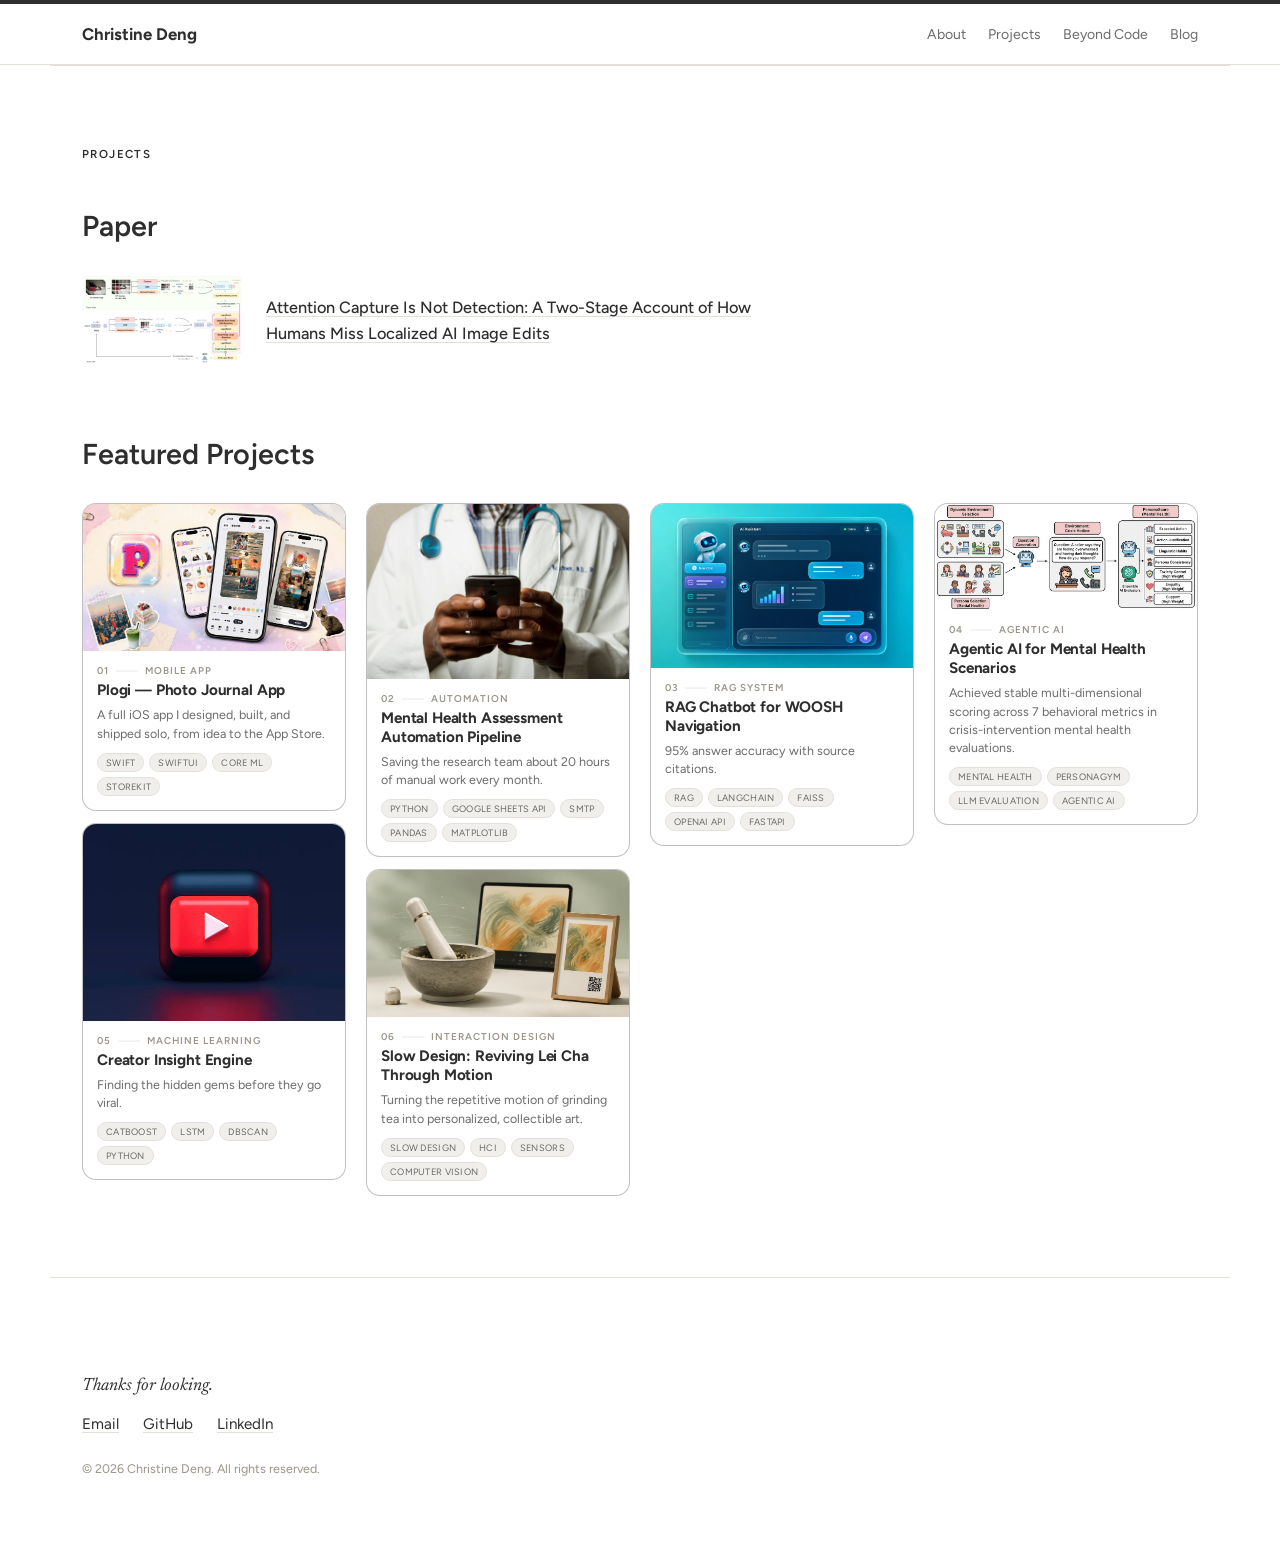
==== projects.html @ 07322968 "Redesign About, Projects, and Beyond Code pages; add Blog and Competitions Adds a bento grid (tech s" ====
<!doctype html>
<html lang="en">
<head>
<meta charset="UTF-8">
<meta name="viewport" content="width=device-width, initial-scale=1.0">
<title>Projects — Christine Deng</title>
<meta name="description" content="Christine (Chiao-Chieh) Deng — technical projects and research.">
<link rel="preconnect" href="https://fonts.googleapis.com">
<link rel="preconnect" href="https://fonts.gstatic.com" crossorigin>
<link href="https://fonts.googleapis.com/css2?family=Figtree:wght@300;400;500;600;700&family=Newsreader:ital,wght@0,400;0,500;1,400;1,500&display=swap" rel="stylesheet">
<link rel="stylesheet" href="css/style.css">
</head>
<body>

<div class="accent-bar"></div>

<header class="site-nav">
  <div class="nav-inner">
    <a class="nav-name" href="index.html">Christine Deng</a>
    <nav class="nav-links">
      <a href="index.html#about">About</a>
      <a href="projects.html">Projects</a>
      <a href="beyond-code.html">Beyond Code</a>
      <a href="blog.html">Blog</a>
    </nav>
  </div>
</header>

<main>

  <!-- PROJECTS -->
  <section id="projects" class="section">
    <div class="section-head reveal">
      <span class="eyebrow">Projects</span>
    </div>

    <div class="section-body">

      <!-- Paper -->
      <article class="category reveal">
        <div class="category-intro">
          <span class="category-tag category-tag-lg">Paper</span>
        </div>
        <div class="paper-card">
          <img class="paper-cover" src="images/paper.png" alt="Attention Capture Is Not Detection cover">
          <h3 class="paper-title">
            <a href="https://arxiv.org/pdf/2608.13865" target="_blank" rel="noopener noreferrer">
              Attention Capture Is Not Detection: A Two-Stage Account of How Humans Miss Localized
              AI Image Edits
            </a>
          </h3>
        </div>
      </article>

      <!-- Project -->
      <article class="category reveal">
        <div class="category-intro">
          <span class="category-tag category-tag-lg">Featured Projects</span>
        </div>

        <div class="project-grid">

              <!--
                Compact card: full-bleed cover image at the top, then a
                padded body with index/category, title, one-line blurb, and
                tags. Click a card to open the full write-up (meta +
                overview) in a modal — see initProjectModal() in js/main.js.
                Drop each project's cover image into images/projects/ under
                the filename referenced below.
              -->
              <!-- Plogi cover screenshot isn't in the repo yet — drop one into
                   images/projects/plogi.jpg and it'll show up automatically. -->
              <div class="project-card">
                <img class="project-cover" src="images/projects/plogi.jpg" alt="Plogi — Photo Journal App">
                <div class="project-card-body">
                  <div class="project-card-label">
                    <span class="project-index">01</span>
                    <span class="project-index-sep">&mdash;&mdash;</span>
                    <span class="project-category">Mobile App</span>
                  </div>
                  <h3 class="project-title">Plogi — Photo Journal App</h3>
                  <p class="project-blurb">A full iOS app I designed, built, and shipped solo, from idea to the App Store.</p>
                  <div class="project-tags">
                    <span class="project-tag">Swift</span>
                    <span class="project-tag">SwiftUI</span>
                    <span class="project-tag">Core ML</span>
                    <span class="project-tag">StoreKit</span>
                  </div>
                </div>
                <div class="project-details" hidden>
                  <p class="project-meta">Live · iOS App Store</p>
                  <p class="project-overview">
                    I've always taken way too many photos on my phone: scattered screenshots, half-finished
                    albums, memories I never actually looked back on. I wanted something that felt like an
                    actual journal instead of a camera roll, but everything I tried was either too plain,
                    just a grid of photos, or too complicated, professional collage tools with a steep
                    learning curve. So I built Plogi myself. It lets you drag photos, videos, stickers, and
                    text onto a page however you like, with an AI layout feature that steps in when you don't
                    feel like designing. I designed and built the whole thing solo, from the first sketch to
                    the App Store, including the AI background-removal feature and the subscription system.
                  </p>
                  <a class="project-link" href="https://apps.apple.com/us/app/plogi-photo-sticker-journal/id6780490741" target="_blank" rel="noopener noreferrer">View on the App Store &rarr;</a>
                </div>
              </div>

              <div class="project-card">
                <img class="project-cover" src="images/projects/mental-health.jpg" alt="Mental Health Assessment Automation Pipeline">
                <div class="project-card-body">
                  <div class="project-card-label">
                    <span class="project-index">02</span>
                    <span class="project-index-sep">&mdash;&mdash;</span>
                    <span class="project-category">Automation</span>
                  </div>
                  <h3 class="project-title">Mental Health Assessment Automation Pipeline</h3>
                  <p class="project-blurb">Saving the research team about 20 hours of manual work every month.</p>
                  <div class="project-tags">
                    <span class="project-tag">Python</span>
                    <span class="project-tag">Google Sheets API</span>
                    <span class="project-tag">SMTP</span>
                    <span class="project-tag">Pandas</span>
                    <span class="project-tag">Matplotlib</span>
                  </div>
                </div>
                <div class="project-details" hidden>
                  <p class="project-meta">Completed · Mar 2025</p>
                  <p class="project-overview">
                    Built a comprehensive automation pipeline handling the complete workflow of mental
                    health assessments for children's institutions. It automatically distributes surveys,
                    collects responses in real time, calculates psychological scores (RFQ-C, RFQ-U, and
                    distress indicators), and turns everything into clear, easy-to-read results. The system
                    also features heatmap visualizations showing distress intensity across five indicators,
                    line charts comparing individual trends with group averages, and automated email reports
                    with warm, personalized feedback statements.
                  </p>
                  <a class="project-link" href="https://github.com/christine1117/Christine-Projects/tree/main/AI-Psychology/Mental%20Health%20Assessment%20Automation%20System" target="_blank" rel="noopener noreferrer">View on GitHub &rarr;</a>
                </div>
              </div>

              <div class="project-card">
                <img class="project-cover" src="images/projects/woosh-rag.png" alt="RAG Chatbot for WOOSH Navigation">
                <div class="project-card-body">
                  <div class="project-card-label">
                    <span class="project-index">03</span>
                    <span class="project-index-sep">&mdash;&mdash;</span>
                    <span class="project-category">RAG System</span>
                  </div>
                  <h3 class="project-title">RAG Chatbot for WOOSH Navigation</h3>
                  <p class="project-blurb">95% answer accuracy with source citations.</p>
                  <div class="project-tags">
                    <span class="project-tag">RAG</span>
                    <span class="project-tag">LangChain</span>
                    <span class="project-tag">FAISS</span>
                    <span class="project-tag">OpenAI API</span>
                    <span class="project-tag">FastAPI</span>
                  </div>
                </div>
                <div class="project-details" hidden>
                  <p class="project-meta">Completed · Oct 2025</p>
                  <p class="project-overview">
                    My partner and I developed a RAG-based chatbot designed to help users clearly understand
                    how WOOSH navigation works, a Berkeley SkyDeck-backed startup focused on using commuter
                    vehicles to deliver mid-weight goods. We also built the entire UI and connected it to a
                    FastAPI backend, so users can interact with the chatbot seamlessly. It provides concise,
                    well-cited answers about workflows, features, and operations, making the platform much
                    easier to navigate.
                  </p>
                </div>
              </div>

              <div class="project-card">
                <img class="project-cover" src="images/projects/agentic-ai.jpg" alt="Agentic AI for Mental Health Scenarios">
                <div class="project-card-body">
                  <div class="project-card-label">
                    <span class="project-index">04</span>
                    <span class="project-index-sep">&mdash;&mdash;</span>
                    <span class="project-category">Agentic AI</span>
                  </div>
                  <h3 class="project-title">Agentic AI for Mental Health Scenarios</h3>
                  <p class="project-blurb">
                    Achieved stable multi-dimensional scoring across 7 behavioral metrics in
                    crisis-intervention mental health evaluations.
                  </p>
                  <div class="project-tags">
                    <span class="project-tag">Mental Health</span>
                    <span class="project-tag">PersonaGym</span>
                    <span class="project-tag">LLM Evaluation</span>
                    <span class="project-tag">Agentic AI</span>
                  </div>
                </div>
                <div class="project-details" hidden>
                  <p class="project-meta">Completed · Nov 2025</p>
                  <p class="project-overview">
                    As part of UC Berkeley CS 194: Agentic AI, my group members and I extended the
                    PersonaGym framework into a specialized evaluation pipeline for mental-health-oriented
                    agent systems. The system benchmarks an agent's ability to conduct empathetic dialogues,
                    detect emotional distress cues, and deliver safe, supportive responses. We built
                    scenario-driven evaluation metrics across empathy, safety, and support dimensions, and
                    implemented a full A2A testing loop to automatically score agent behaviors under
                    controlled conditions.
                  </p>
                  <a class="project-link" href="https://github.com/christine1117/agentic-ai" target="_blank" rel="noopener noreferrer">View on GitHub &rarr;</a>
                </div>
              </div>

              <!-- Cover screenshot isn't in the repo yet — drop one into
                   images/projects/youtube.png and it'll show up automatically. -->
              <div class="project-card">
                <img class="project-cover" src="images/projects/youtube.png" alt="Creator Insight Engine">
                <div class="project-card-body">
                  <div class="project-card-label">
                    <span class="project-index">05</span>
                    <span class="project-index-sep">&mdash;&mdash;</span>
                    <span class="project-category">Machine Learning</span>
                  </div>
                  <h3 class="project-title">Creator Insight Engine</h3>
                  <p class="project-blurb">Finding the hidden gems before they go viral.</p>
                  <div class="project-tags">
                    <span class="project-tag">CatBoost</span>
                    <span class="project-tag">LSTM</span>
                    <span class="project-tag">DBSCAN</span>
                    <span class="project-tag">Python</span>
                  </div>
                </div>
                <div class="project-details" hidden>
                  <p class="project-meta">Completed · June 2025</p>
                  <p class="project-overview">
                    Built with my project partner to help brands spot high-potential YouTube travel
                    creators before they blow up, instead of just chasing whoever already has the most
                    subscribers. We pulled historical Social Blade data and used CatBoost and LSTM models
                    to forecast next-month subscriber and view growth, then layered in DBSCAN clustering to
                    group creators by engagement patterns. The output is a ranked "Decision Index" that
                    surfaces undervalued creators with strong growth momentum, so brands can catch rising
                    stars while collaboration costs are still low.
                  </p>
                  <a class="project-link" href="https://github.com/joanhsieh17-gif/Creator-Insight-Engine" target="_blank" rel="noopener noreferrer">View on GitHub &rarr;</a>
                </div>
              </div>

              <!-- Cover photo isn't in the repo yet — drop one into
                   images/projects/hci.png and it'll show up automatically.
                   Meta date below is a placeholder — swap in the real one. -->
              <div class="project-card">
                <img class="project-cover" src="images/projects/hci.png" alt="Slow Design: Reviving Lei Cha Through Motion">
                <div class="project-card-body">
                  <div class="project-card-label">
                    <span class="project-index">06</span>
                    <span class="project-index-sep">&mdash;&mdash;</span>
                    <span class="project-category">Interaction Design</span>
                  </div>
                  <h3 class="project-title">Slow Design: Reviving Lei Cha Through Motion</h3>
                  <p class="project-blurb">Turning the repetitive motion of grinding tea into personalized, collectible art.</p>
                  <div class="project-tags">
                    <span class="project-tag">Slow Design</span>
                    <span class="project-tag">HCI</span>
                    <span class="project-tag">Sensors</span>
                    <span class="project-tag">Computer Vision</span>
                  </div>
                </div>
                <div class="project-details" hidden>
                  <p class="project-meta">Presented at OpenHCI · 2025</p>
                  <p class="project-overview">
                    For OpenHCI, my team explored "slow design" through the lens of lei cha (擂茶), a
                    traditional Hakka tea-grinding ritual that's losing its meaning as mechanization strips
                    away the time, effort, and intention once poured into every grain of tea powder. We built
                    an interactive installation that uses sensors to capture each participant's grinding
                    force, speed, and path, then translates that motion into a personalized painting: brush
                    strokes, colors, and texture that reflect how they moved. A camera identifies who's
                    grinding so multiple people, often family members, can co-create one piece together,
                    turning a repetitive, almost invisible task into a shared, collectible artwork. The goal
                    was to make people feel the weight of the labor and the warmth of the relationship
                    behind it, instead of letting efficiency erase it.
                  </p>
                  <!-- Drop the diagram into images/projects/hci-sa.png. -->
                  <img class="project-detail-image" src="images/projects/hci-sa.png" alt="System architecture diagram for the lei cha slow design installation">
                </div>
              </div>

            </div>
          </article>

    </div>
  </section>

</main>

<!-- Shared modal for the project cards above — populated by JS on click. -->
<div class="project-modal" id="project-modal" hidden>
  <div class="project-modal-backdrop" data-modal-close></div>
  <div class="project-modal-panel">
    <button type="button" class="project-modal-close" data-modal-close aria-label="Close">&times;</button>
    <div class="project-modal-body"></div>
  </div>
</div>

<footer class="site-footer reveal">
  <p class="about-thanks">Thanks for looking.</p>
  <div class="contact-links">
    <a href="mailto:christine921117@gmail.com">Email</a>
    <a href="https://github.com/christine1117" target="_blank" rel="noopener noreferrer">GitHub</a>
    <a href="https://www.linkedin.com/in/christine-deng-7006b7327/" target="_blank" rel="noopener noreferrer">LinkedIn</a>
  </div>
  <p class="footer-copyright">&copy; 2026 Christine Deng. All rights reserved.</p>
</footer>

<button class="to-top" aria-label="Back to top">&uarr;</button>

<script src="js/gallery-manifest.js"></script>
<script src="js/main.js"></script>
</body>
</html>
---- css/style.css ----
:root {
  --ink: #2e2e2e;
  --ink-soft: #6b6b6b;
  --ink-faint: #9a9489;
  --paper: #ffffff;
  --paper-soft: #f1efec;
  --line: #e4e0d9;
  --accent: #2e2e2e;
  --accent-soft: #e4e0d9;
  --max: 1180px;
  --gap: 20px;
}

* { box-sizing: border-box; }

/* Cross-document view transitions: gives every same-origin page-to-page
   navigation (e.g. the "What I Build" card to Projects) a soft cross-fade
   instead of an instant hard cut. No-ops in browsers that don't support it. */
@view-transition {
  navigation: auto;
}

html { scroll-behavior: smooth; }

body {
  margin: 0;
  overflow-x: hidden;
  background: var(--paper);
  color: var(--ink);
  font-family: "Figtree", sans-serif;
  font-weight: 400;
  -webkit-font-smoothing: antialiased;
}

a {
  color: inherit;
  text-decoration: underline;
  text-decoration-color: var(--accent-soft);
  text-underline-offset: 3px;
}
a:hover { text-decoration-color: var(--accent); }

h1, h2, h3 {
  font-family: "Figtree", sans-serif;
  font-weight: 300;
  margin: 0;
  color: var(--ink);
}

.accent {
  font-family: "Newsreader", serif;
  color: var(--accent);
  font-style: italic;
  font-weight: 500;
}

/* ---------- Accent bar ---------- */
.accent-bar {
  height: 4px;
  background: var(--accent);
}

/* ---------- Nav ---------- */
.site-nav {
  position: sticky;
  top: 0;
  z-index: 50;
  background: rgba(255, 255, 255, 0.92);
  backdrop-filter: blur(6px);
  border-bottom: 1px solid var(--line);
}

.nav-inner {
  max-width: var(--max);
  margin: 0 auto;
  padding: 20px 32px;
  display: flex;
  align-items: center;
  justify-content: space-between;
}

.nav-name {
  font-family: "Figtree", sans-serif;
  font-weight: 700;
  font-size: 1.05rem;
  white-space: nowrap;
  text-decoration: none;
  color: var(--ink);
}

.nav-links {
  display: flex;
  gap: 22px;
  font-size: 0.88rem;
  color: var(--ink-soft);
  flex-wrap: wrap;
  justify-content: flex-end;
}

.nav-links a {
  position: relative;
  white-space: nowrap;
  text-decoration: none;
  transition: color 0.2s ease;
}
.nav-links a::after {
  content: "";
  position: absolute;
  left: 0;
  bottom: -3px;
  width: 100%;
  height: 1px;
  background: var(--accent);
  transform: scaleX(0);
  transform-origin: right;
  transition: transform 0.3s ease;
}
.nav-links a:hover { color: var(--accent); }
.nav-links a:hover::after { transform: scaleX(1); transform-origin: left; }

/* ---------- Hero ---------- */
.hero {
  position: relative;
  max-width: var(--max);
  margin: 0 auto;
  min-height: 82vh;
  display: flex;
  align-items: center;
  justify-content: center;
  padding: 0 32px;
  text-align: center;
}

/* Hero itself is always visible (see revealObserver in js/main.js for the
   generic .reveal fade, overridden here) — the lines inside it start empty
   and get typed out by initHeroTypewriter(). */
.hero .hero-inner {
  opacity: 1;
  transform: none;
  transition: none;
}

.hero-title {
  max-width: 820px;
  margin: 0 auto;
}

.hero-line {
  display: block;
  min-height: 1em;
}

.hero-line.typing::after {
  content: "";
  display: inline-block;
  width: 2px;
  height: 0.9em;
  margin-left: 2px;
  background: currentColor;
  vertical-align: -0.1em;
  animation: hero-cursor-blink 0.9s step-end infinite;
}

@keyframes hero-cursor-blink {
  0%, 100% { opacity: 1; }
  50% { opacity: 0; }
}

.hero-line:not(.accent) {
  font-size: clamp(1.6rem, 3.6vw, 2.3rem);
  font-weight: 500;
  letter-spacing: -0.01em;
  margin-bottom: 0.5em;
}

.hero-line.accent {
  font-size: clamp(1.15rem, 2.3vw, 1.6rem);
  line-height: 1.5;
}

/* ---------- Section header ---------- */
.section {
  max-width: var(--max);
  margin: 0 auto;
  padding: 9vh 32px;
  border-top: 1px solid var(--line);
}

.section-head {
  max-width: 640px;
  margin-bottom: 48px;
}

.eyebrow {
  display: block;
  text-transform: uppercase;
  letter-spacing: 0.12em;
  color: var(--accent);
  font-family: "Figtree", sans-serif;
  font-weight: 600;
  font-size: 0.72rem;
  margin-bottom: 12px;
}

.section-body {
  display: flex;
  flex-direction: column;
  gap: 72px;
}

/* ---------- Category blocks ---------- */
.category-intro {
  max-width: 620px;
  margin-bottom: 24px;
}

/* Text stacked above the work (instead of side by side), four blocks
   staggered into an irregular grid on a 12-column track — Curation stays
   its own full-width block below, deliberately not part of the stagger. */
.beyond-blocks {
  display: grid;
  grid-template-columns: repeat(12, 1fr);
  gap: 56px 32px;
  margin-bottom: 32px;
}

.beyond-block {
  min-width: 0;
}

.beyond-block:nth-child(1) { grid-column: 1 / 8; }
.beyond-block:nth-child(2) { grid-column: 8 / 13; margin-top: 64px; }
.beyond-block:nth-child(3) { grid-column: 1 / 6; margin-top: 32px; }
.beyond-block:nth-child(4) { grid-column: 6 / 13; }

.beyond-block-text {
  max-width: 480px;
  margin-bottom: 20px;
}

.beyond-block-media .grid-masonry {
  column-count: 3;
  column-gap: 12px;
}

.beyond-block-media .tile img {
  aspect-ratio: 3 / 2;
}

.beyond-block-media .series-tile {
  aspect-ratio: 3 / 2;
}

/* Oil Painting reads better tall — canvases are usually portrait. The extra
   .auto-gallery-flat.uniform-crop in the selector isn't decorative: that
   combo has higher specificity than a plain .tile img rule, so without
   matching it here the 3:2 uniform-crop default from the base gallery
   styles wins and silently ignores this override. */
.beyond-block-media-tall .auto-gallery-flat.uniform-crop .tile img,
.beyond-block-media-tall .series-tile {
  aspect-ratio: 3 / 4;
}

/* .grid-masonry already sets column-count: 3 by default (see base rule
   above) — this must NOT also set column-count on the wrapper around it,
   or the two column-splits nest and each tile gets divided down to a
   ninth of the width instead of a third. */
.curation-media .grid-masonry {
  column-gap: 16px;
}

.curation-media .tile img,
.curation-media .tile video {
  aspect-ratio: 3 / 4;
}

@media (max-width: 860px) {
  .beyond-blocks {
    grid-template-columns: 1fr;
    gap: 48px;
  }
  .beyond-block:nth-child(1),
  .beyond-block:nth-child(2),
  .beyond-block:nth-child(3),
  .beyond-block:nth-child(4) {
    grid-column: 1 / -1;
    margin-top: 0;
  }
  .beyond-block-media .grid-masonry {
    column-count: 2;
  }
}

@media (max-width: 720px) {
  .curation-media .grid-masonry {
    column-count: 1;
  }
}

.category-tag {
  display: inline-block;
  font-family: "Figtree", sans-serif;
  font-weight: 600;
  font-size: 0.85rem;
  color: var(--ink);
  border-bottom: 2px solid var(--accent);
  padding-bottom: 4px;
  margin-bottom: 4px;
}

/* Bigger heading treatment, no underline — used where a category label
   should carry as much weight as a section heading (e.g. Paper/Project). */
.category-tag-lg {
  font-size: clamp(1.4rem, 3vw, 1.8rem);
  border-bottom: none;
  padding-bottom: 0;
  margin-bottom: 8px;
}

.paper-card {
  display: flex;
  align-items: center;
  gap: 24px;
  max-width: 720px;
}

.paper-cover {
  flex: 0 0 160px;
  width: 160px;
  height: auto;
  display: block;
}

.paper-title {
  font-family: "Figtree", sans-serif;
  font-weight: 500;
  font-size: 1.02rem;
  line-height: 1.6;
  margin: 0;
}

.paper-title a {
  color: var(--ink);
}

.exhibition-title {
  font-family: "Newsreader", serif;
  font-style: italic;
  font-size: 1rem;
  color: var(--ink);
  margin: 4px 0 20px;
}

/* The parenthesized letters spell out "library" hidden inside the exhibition
   name — accent-colored so the wordplay actually reads as intentional. */
.exhibition-title em {
  font-style: italic;
  color: var(--accent);
  font-weight: 700;
}

.meta-line {
  max-width: 620px;
  color: var(--ink-soft);
  line-height: 1.7;
  margin: 0 0 10px;
}

.meta-line-soft {
  color: var(--ink-faint);
  font-size: 0.92rem;
}

/* ---------- Project cards ---------- */
/* align-items: start keeps each card at its own natural height instead of
   Grid's default row-stretch — since the cover images below now render at
   their own aspect ratio, cards naturally end up different heights, which
   reads as an irregular, less uniform grid instead of lockstep rows. */
/* CSS Grid, not multi-column: multi-column fills a whole column top-to-
   bottom before starting the next one, so card 05 landed next to card 02
   instead of after card 04 — the numbers read out of order. Grid keeps
   cards in source order (left to right, then wrapping down), and
   align-items: start stops it from stretching every card in a row to
   match the tallest one, so cards can still be different heights. */
/* Positioned by initProjectMasonry() in js/main.js, not CSS Grid or
   multi-column: Grid's row height is set by the tallest card in that row,
   so shorter cards end up with a much bigger gap before the next row than
   taller ones do; multi-column fills one column completely before the
   next, which scrambles the 01/02/03... reading order instead. Manually
   placing each card into whichever column is currently shortest gets a
   consistent gap under every card while keeping cards in source order. */
.project-grid {
  position: relative;
}

/* Compact card: full-bleed cover image at the top (the card's own
   overflow:hidden + border-radius clips it, no inset padding around it),
   then a padded body with index/category, title, blurb, and tags. The
   rest (.project-details) stays hidden until clicked open in the modal. */
.project-card {
  position: absolute;
  top: 0;
  left: 0;
  opacity: 0;
  cursor: pointer;
  background: var(--paper);
  border: 1px solid rgba(46, 46, 46, 0.3);
  border-radius: 14px;
  overflow: hidden;
  transition: transform 0.2s ease, box-shadow 0.2s ease, opacity 0.3s ease;
}

.project-card.is-positioned {
  opacity: 1;
}

.project-card:hover {
  transform: translateY(-4px);
  box-shadow: 0 12px 28px rgba(46, 46, 46, 0.1);
}

/* No fixed aspect-ratio/object-fit here on purpose — that was letterboxing
   images that didn't match a 4:3 box (empty bars above/below). Letting each
   cover render at its own natural ratio fills the card edge to edge with
   no gaps, and it's also what gives the cards their varied heights above. */
.project-cover {
  display: block;
  width: 100%;
  height: auto;
}

.project-card-body {
  padding: 14px;
}

.project-card-label {
  display: flex;
  align-items: center;
  gap: 7px;
  margin-bottom: 5px;
}

.project-index,
.project-category {
  font-family: "Figtree", sans-serif;
  font-weight: 600;
  font-size: 0.62rem;
  letter-spacing: 0.1em;
  text-transform: uppercase;
  color: var(--ink-faint);
}

.project-index-sep {
  color: var(--line);
  font-size: 0.62rem;
}

.project-title {
  font-family: "Figtree", sans-serif;
  font-weight: 700;
  font-size: 0.95rem;
  line-height: 1.25;
  letter-spacing: -0.01em;
  color: var(--ink);
  margin: 0 0 6px;
}

.project-blurb {
  color: var(--ink-soft);
  line-height: 1.45;
  font-size: 0.78rem;
  margin: 0 0 10px;
}

.project-tags {
  display: flex;
  flex-wrap: wrap;
  gap: 5px;
}

.project-tag {
  font-family: "Figtree", sans-serif;
  font-size: 0.58rem;
  letter-spacing: 0.03em;
  text-transform: uppercase;
  color: var(--ink-soft);
  border: 1px solid var(--line);
  border-radius: 999px;
  padding: 3px 8px;
  background: var(--paper-soft);
}

.project-meta {
  font-family: "Figtree", sans-serif;
  font-size: 0.78rem;
  color: var(--ink-faint);
  margin: 0 0 10px;
}

.project-overview {
  color: var(--ink-soft);
  line-height: 1.7;
  font-size: 0.92rem;
  margin: 0;
}

.project-detail-image {
  display: block;
  width: 100%;
  height: auto;
  border-radius: 10px;
  border: 1px solid rgba(46, 46, 46, 0.3);
  margin-top: 20px;
}

.project-details {
  margin-top: 16px;
}

.project-link {
  display: inline-flex;
  align-items: center;
  gap: 6px;
  margin-top: 20px;
  padding: 10px 18px;
  border: 1px solid rgba(46, 46, 46, 0.3);
  border-radius: 999px;
  font-family: "Figtree", sans-serif;
  font-weight: 600;
  font-size: 0.8rem;
  color: var(--ink);
  text-decoration: none;
  transition: background 0.2s ease, border-color 0.2s ease;
}

.project-link:hover {
  background: var(--paper-soft);
  border-color: rgba(46, 46, 46, 0.55);
}

/* Shared modal, populated on click with a clone of the card's hidden
   .project-details — see initProjectModal() in js/main.js. */
.project-modal {
  position: fixed;
  inset: 0;
  z-index: 50;
  display: flex;
  align-items: center;
  justify-content: center;
  padding: 24px;
}

.project-modal[hidden] {
  display: none;
}

.project-modal-backdrop {
  position: absolute;
  inset: 0;
  background: rgba(46, 46, 46, 0.5);
}

.project-modal-panel {
  position: relative;
  background: var(--paper);
  max-width: 640px;
  width: 100%;
  max-height: 85vh;
  overflow-y: auto;
  padding: 36px;
}

.project-modal-close {
  position: absolute;
  top: 16px;
  right: 16px;
  width: 32px;
  height: 32px;
  border-radius: 50%;
  border: none;
  background: var(--paper-soft);
  color: var(--ink);
  font-size: 1.3rem;
  line-height: 1;
  cursor: pointer;
}

.project-modal-close:hover {
  background: var(--accent-soft);
}

.project-modal-cover {
  display: block;
  width: 100%;
  height: auto;
  margin-bottom: 24px;
}

.project-modal-body .project-title {
  margin: 0 0 20px;
  padding-right: 32px;
}

.project-modal-body .project-details {
  padding: 0;
}

/* ---------- Series tiles (arrows step through each series) ---------- */
.series-grid {
  column-count: 3;
  column-gap: var(--gap);
}

.series-tile {
  position: relative;
  margin: 0 0 var(--gap);
  overflow: hidden;
  break-inside: avoid;
  /* aspect-ratio is set inline per tile, matching that series' cover photo */
  aspect-ratio: 4 / 5;
  background: var(--paper-soft);
  transition: transform 0.4s ease;
}

.series-tile:hover {
  transform: scale(1.02);
  z-index: 1;
}

.series-nav {
  position: absolute;
  top: 50%;
  transform: translateY(-50%);
  width: 34px;
  height: 34px;
  border-radius: 50%;
  border: none;
  background: rgba(0, 0, 0, 0.35);
  color: #fff;
  font-size: 1.3rem;
  line-height: 1;
  display: flex;
  align-items: center;
  justify-content: center;
  cursor: pointer;
  opacity: 0;
  transition: opacity 0.2s ease, background 0.2s ease, transform 0.15s ease;
  z-index: 2;
}

.series-tile:hover .series-nav,
.series-tile:focus-within .series-nav {
  opacity: 1;
}

.series-nav:hover {
  background: rgba(0, 0, 0, 0.6);
  transform: translateY(-50%) scale(1.12);
}

.series-nav:active {
  transform: translateY(-50%) scale(0.92);
}

.series-nav-prev { left: 10px; }
.series-nav-next { right: 10px; }

/* Touch devices have no hover state, so keep the arrows visible there */
@media (hover: none) {
  .series-nav { opacity: 0.85; }
}

.series-strip {
  display: flex;
  width: 100%;
  height: 100%;
  transition: transform 0.3s cubic-bezier(0.22, 1, 0.36, 1);
}

.series-strip img {
  flex: 0 0 100%;
  width: 100%;
  height: 100%;
  object-fit: cover;
  display: block;
}

.series-tile figcaption {
  position: absolute;
  left: 0;
  right: 0;
  bottom: 0;
  padding: 10px 12px;
  font-size: 0.8rem;
  color: #fff;
  background: linear-gradient(to top, rgba(0, 0, 0, 0.5), transparent);
  opacity: 0;
  transition: opacity 0.3s ease;
  pointer-events: none;
}

.series-tile:hover figcaption {
  opacity: 1;
}

.auto-gallery-empty {
  grid-column: 1 / -1;
  color: var(--ink-faint);
  font-size: 0.9rem;
  margin: 0;
}

/* ---------- Masonry galleries ---------- */
.grid-masonry {
  column-count: 3;
  column-gap: var(--gap);
}

.tile {
  margin: 0 0 var(--gap);
  break-inside: avoid;
  background: var(--paper-soft);
  overflow: hidden;
  transition: transform 0.4s ease;
}

.tile img,
.tile video {
  display: block;
  width: 100%;
  aspect-ratio: 4 / 5;
  object-fit: cover;
  transition: opacity 0.3s ease, transform 0.5s ease;
}

.tile-tall img { aspect-ratio: 3 / 4.4; }
.tile-wide img { aspect-ratio: 16 / 10; }

.auto-gallery-flat.uniform-crop .tile img,
.auto-gallery-flat.uniform-crop .tile video { aspect-ratio: 3 / 2; }

.tile:hover { transform: translateY(-4px); }
.tile:hover img { opacity: 0.92; transform: scale(1.05); }

/* Stagger children fading in together within a grid */
.grid-masonry .tile:nth-child(1) { transition-delay: 0ms; }
.grid-masonry .tile:nth-child(2) { transition-delay: 70ms; }
.grid-masonry .tile:nth-child(3) { transition-delay: 140ms; }
.grid-masonry .tile:nth-child(4) { transition-delay: 210ms; }
.grid-masonry .tile:nth-child(5) { transition-delay: 280ms; }
.grid-masonry .tile:nth-child(n+6) { transition-delay: 350ms; }

.tile figcaption {
  padding: 10px 2px 0;
  font-size: 0.82rem;
  color: var(--ink-soft);
}

/* ---------- About ---------- */
.about-section {
  max-width: var(--max);
  margin: 0 auto;
  padding: 9vh 32px;
  border-top: 1px solid var(--line);
}

.hero-intro-grid {
  display: grid;
  grid-template-columns: 1fr 260px;
  gap: 56px;
  align-items: center;
  max-width: 900px;
  margin: 0 auto;
  text-align: left;
}

.hero-photo {
  margin-top: -140px;
}

.hero-photo img {
  display: block;
  width: 100%;
  animation: hero-photo-float 5s ease-in-out infinite;
}

@keyframes hero-photo-float {
  0%, 100% { transform: translateY(0); }
  50% { transform: translateY(-12px); }
}

.hero-bio {
  font-size: 1.05rem;
  line-height: 1.75;
  color: var(--ink-soft);
  margin: 20px 0 0;
  max-width: 480px;
}

.experience-heading {
  font-family: "Figtree", sans-serif;
  font-weight: 600;
  font-size: clamp(1.4rem, 3vw, 1.8rem);
  margin: 0;
}

/* A vertical line down the center, alternating company/dates on the left
   and title/summary on the right, with a node marking each row on the line. */
.experience-timeline {
  position: relative;
  margin-top: 40px;
  max-width: 760px;
}

.experience-timeline::before {
  content: "";
  position: absolute;
  top: 6px;
  bottom: 6px;
  left: 50%;
  border-left: 1px dashed var(--accent-soft);
  transform: translateX(-50%);
}

.experience-row {
  position: relative;
  display: grid;
  grid-template-columns: 1fr 20px 1fr;
  gap: 28px;
  align-items: start;
}

.experience-row + .experience-row {
  margin-top: 36px;
}

.experience-row-left {
  text-align: right;
}

.experience-row-node {
  display: flex;
  justify-content: center;
  padding-top: 4px;
}

.experience-row-node::before {
  content: "";
  width: 12px;
  height: 12px;
  border-radius: 50%;
  background: var(--accent);
  box-shadow: 0 0 0 4px var(--paper);
}

/* The current role gets a halo instead of a color, so "in progress" reads
   without breaking the site's grayscale palette. */
.experience-row-node.is-current::before {
  box-shadow: 0 0 0 4px var(--paper), 0 0 0 7px var(--accent-soft);
}

.experience-title {
  font-family: "Figtree", sans-serif;
  font-weight: 600;
  font-size: 1.05rem;
  margin: 0 0 4px;
}

.experience-company {
  color: var(--ink);
  font-weight: 500;
  font-size: 0.92rem;
  margin: 0 0 2px;
}

.experience-dates {
  color: var(--ink-faint);
  font-family: "Figtree", sans-serif;
  font-size: 0.78rem;
  margin: 0;
}

.experience-summary {
  color: var(--ink-soft);
  line-height: 1.6;
  margin: 6px 0 0;
}

@media (max-width: 640px) {
  .experience-timeline::before {
    left: 5px;
  }
  .experience-row {
    grid-template-columns: 10px 1fr;
    grid-template-areas: "node left" "node right";
    gap: 4px 16px;
  }
  .experience-row-node {
    grid-area: node;
  }
  .experience-row-left {
    grid-area: left;
    text-align: left;
  }
  .experience-row-right {
    grid-area: right;
  }
}

/* ---------- Competitions ---------- */
.competitions-row {
  display: flex;
  flex-wrap: wrap;
  gap: 36px;
  margin-top: 36px;
}

.competition-item {
  display: flex;
  flex-direction: column;
  align-items: center;
  gap: 10px;
  text-align: center;
}

.competition-logo {
  display: block;
  width: 90px;
  height: 90px;
  object-fit: cover;
  border: 1px solid rgba(46, 46, 46, 0.3);
  border-radius: 12px;
}

.competition-result {
  font-family: "Figtree", sans-serif;
  font-weight: 600;
  font-size: 0.78rem;
  color: var(--accent);
  margin: 0;
}

.competition-name {
  font-family: "Figtree", sans-serif;
  font-weight: 600;
  font-size: 0.85rem;
  color: var(--ink);
  margin: 0;
}

.competition-date {
  font-family: "Figtree", sans-serif;
  font-size: 0.72rem;
  color: var(--ink-faint);
  margin: 0;
}

/* ---------- Bento grid ---------- */
.bento-head {
  margin-bottom: 32px;
}

.bento-grid {
  display: flex;
  flex-direction: column;
  gap: var(--gap);
}

.bento-row {
  display: grid;
  gap: var(--gap);
}

.bento-row-top {
  grid-template-columns: 3fr 2fr;
}

.bento-row-bottom {
  grid-template-columns: repeat(3, 1fr);
}

/* Cascading reveal: each card in a row fades up a beat after the last */
.bento-row-top .bento-card:nth-child(1) { transition-delay: 0ms; }
.bento-row-top .bento-card:nth-child(2) { transition-delay: 120ms; }
.bento-row-bottom .bento-card:nth-child(1) { transition-delay: 0ms; }
.bento-row-bottom .bento-card:nth-child(2) { transition-delay: 120ms; }
.bento-row-bottom .bento-card:nth-child(3) { transition-delay: 240ms; }

.bento-card {
  position: relative;
  display: flex;
  flex-direction: column;
  min-width: 0;
  background: var(--paper);
  border: 1px solid rgba(46, 46, 46, 0.3);
  border-radius: 12px;
  padding: 22px;
  transition: transform 0.25s ease, box-shadow 0.25s ease, border-color 0.25s ease;
}

.bento-card-more {
  position: absolute;
  top: 22px;
  right: 22px;
  font-family: "Figtree", sans-serif;
  font-weight: 600;
  font-size: 0.68rem;
  letter-spacing: 0.1em;
  text-transform: uppercase;
  color: var(--ink-faint);
}

.bento-card:hover .bento-card-more {
  color: var(--ink);
}

a.bento-card {
  color: inherit;
  text-decoration: none;
}

.bento-card:hover {
  transform: translateY(-6px);
  border-color: rgba(46, 46, 46, 0.55);
  box-shadow: 0 16px 32px rgba(46, 46, 46, 0.1);
}

.bento-label {
  display: block;
  font-family: "Figtree", sans-serif;
  font-weight: 600;
  font-size: 0.72rem;
  letter-spacing: 0.1em;
  text-transform: uppercase;
  color: var(--ink-faint);
  margin-bottom: 20px;
}

/* Tech Stack — three rows of tags, scrolling on an endless loop. Each track
   is the tag list duplicated once, so translating it by exactly -50% loops
   seamlessly back to the start. Rows 1 and 3 scroll left, row 2 scrolls
   right, so the middle row visibly runs against the other two. */
.bento-card-tech {
  justify-content: center;
}

.marquee-stack {
  display: flex;
  flex-direction: column;
  gap: 16px;
}

.marquee-row {
  overflow: hidden;
  width: 100%;
  -webkit-mask-image: linear-gradient(90deg, transparent 0, #000 48px, #000 calc(100% - 48px), transparent 100%);
  mask-image: linear-gradient(90deg, transparent 0, #000 48px, #000 calc(100% - 48px), transparent 100%);
}

.marquee-track {
  display: flex;
  width: max-content;
  gap: 8px;
}

.marquee-left .marquee-track {
  animation: marquee-left 11s linear infinite;
}

.marquee-right .marquee-track {
  animation: marquee-right 11s linear infinite;
}

.bento-card-tech:hover .marquee-track {
  animation-play-state: paused;
}

@keyframes marquee-left {
  from { transform: translateX(0); }
  to { transform: translateX(-50%); }
}

@keyframes marquee-right {
  from { transform: translateX(-50%); }
  to { transform: translateX(0); }
}

@media (prefers-reduced-motion: reduce) {
  .marquee-track {
    animation: none;
  }
}

/* Favorite Tools — one row of chips, looping sideways forever. Same
   duplicate-the-list-then-translate-50% technique as the Tech Stack rows,
   reusing the same marquee-left keyframe. */
.tools-marquee {
  overflow: hidden;
  margin-bottom: 18px;
  -webkit-mask-image: linear-gradient(90deg, transparent 0, #000 24px, #000 calc(100% - 24px), transparent 100%);
  mask-image: linear-gradient(90deg, transparent 0, #000 24px, #000 calc(100% - 24px), transparent 100%);
}

.tools-track {
  display: flex;
  width: max-content;
  gap: 10px;
  animation: marquee-left 15s linear infinite;
}

.bento-card-tools:hover .tools-track {
  animation-play-state: paused;
}

.tool-chip {
  display: flex;
  flex-direction: column;
  align-items: center;
  justify-content: center;
  gap: 6px;
  background: var(--paper-soft);
  border: 1px solid rgba(46, 46, 46, 0.3);
  border-radius: 14px;
  padding: 12px 14px;
  text-align: center;
}

.tool-chip-icon {
  width: 26px;
  height: 26px;
  object-fit: contain;
}

.tool-chip-name {
  font-size: 0.64rem;
  color: var(--ink-faint);
  white-space: nowrap;
}

@media (prefers-reduced-motion: reduce) {
  .tools-track {
    animation: none;
  }
}

.bento-tools-caption {
  text-transform: uppercase;
  letter-spacing: 0.1em;
  font-size: 0.7rem;
  color: var(--ink-faint);
  margin: auto 0 6px;
}

.bento-big-line {
  font-family: "Figtree", sans-serif;
  font-weight: 700;
  font-size: clamp(1.1rem, 2vw, 1.4rem);
  line-height: 1.3;
  color: var(--ink);
  margin: 0;
}

/* What I Build — headline cycles vertically through what she builds, a
   subtle gradient washes in on hover, and the whole card links to Projects. */
.bento-card-build {
  position: relative;
  overflow: hidden;
}

.bento-card-build::before {
  content: "";
  position: absolute;
  inset: 0;
  z-index: -1;
  background: radial-gradient(circle at 25% 15%, rgba(46, 46, 46, 0.07), transparent 65%);
  opacity: 0;
  transition: opacity 0.35s ease;
}

.bento-card-build:hover::before {
  opacity: 1;
}

.build-cycle {
  position: relative;
  min-height: 3.6em;
  margin: auto 0 16px;
}

.build-word {
  position: absolute;
  inset: 0;
  display: flex;
  align-items: center;
  font-family: "Figtree", sans-serif;
  font-weight: 700;
  font-size: clamp(1.2rem, 2.2vw, 1.55rem);
  line-height: 1.25;
  color: var(--ink);
  opacity: 0;
  transform: translateY(100%);
  transition: transform 0.5s ease, opacity 0.5s ease;
}

.build-word.is-active {
  opacity: 1;
  transform: translateY(0);
}

.build-tagline {
  color: var(--ink-soft);
  line-height: 1.6;
  font-size: 0.88rem;
  margin: 0 0 16px;
}

.build-tags {
  display: flex;
  flex-wrap: wrap;
  gap: 8px;
}

.build-chip {
  font-family: "Figtree", sans-serif;
  font-size: 0.68rem;
  letter-spacing: 0.08em;
  text-transform: uppercase;
  color: var(--ink-faint);
  border: 1px solid rgba(46, 46, 46, 0.3);
  border-radius: 999px;
  padding: 4px 12px;
  background: var(--paper-soft);
}

/* Beyond Code — three photos scattered like a loose stack of prints, each
   tilted at its own angle (same spirit as the tilted testimonial cards in
   the reference). They fan out further apart on hover instead of scrolling. */
.bento-card-beyond .bento-big-line {
  margin: 0 0 20px;
}

.beyond-scatter {
  position: relative;
  height: 160px;
  margin-top: auto;
}

.beyond-photo {
  position: absolute;
  width: 108px;
  aspect-ratio: 3 / 4;
  object-fit: cover;
  border-radius: 8px;
  border: 5px solid var(--paper);
  box-shadow: 0 10px 24px rgba(46, 46, 46, 0.16);
  transition: transform 0.35s ease, box-shadow 0.35s ease;
}

.beyond-photo-1 {
  left: 0;
  top: 14px;
  transform: rotate(-7deg);
  z-index: 1;
}

.beyond-photo-2 {
  left: 78px;
  top: 0;
  transform: rotate(4deg);
  z-index: 3;
}

.beyond-photo-3 {
  left: 156px;
  top: 16px;
  transform: rotate(-4deg);
  z-index: 2;
}

.bento-card-beyond:hover .beyond-photo-1 {
  transform: rotate(-12deg) translateY(-4px);
}

.bento-card-beyond:hover .beyond-photo-2 {
  transform: rotate(0deg) translateY(-10px);
  box-shadow: 0 16px 28px rgba(46, 46, 46, 0.2);
}

.bento-card-beyond:hover .beyond-photo-3 {
  transform: rotate(8deg) translateY(-4px);
}

@media (prefers-reduced-motion: reduce) {
  .beyond-photo {
    transition: none;
  }
}

/* How I Think */
.think-track {
  position: relative;
  padding-top: 6px;
  margin-bottom: 24px;
}

.think-line-track {
  position: absolute;
  top: 6px;
  left: 10%;
  right: 10%;
  height: 2px;
}

.think-line-bg {
  position: absolute;
  inset: 0;
  background: var(--line);
}

.think-line-fill {
  position: absolute;
  inset: 0;
  width: 0%;
  background: var(--accent);
  transition: width 0.6s ease;
}

.think-steps {
  position: relative;
  display: flex;
  justify-content: space-between;
}

.think-step {
  flex: 1;
  display: flex;
  flex-direction: column;
  align-items: center;
  gap: 10px;
}

.think-dot {
  width: 12px;
  height: 12px;
  border-radius: 50%;
  background: var(--paper);
  border: 2px solid var(--line);
  transition: background 0.3s ease, border-color 0.3s ease, transform 0.3s ease;
}

.think-name {
  font-family: "Figtree", sans-serif;
  font-size: 0.82rem;
  font-weight: 500;
  color: var(--ink-faint);
  transition: color 0.3s ease, font-weight 0.3s ease;
}

.think-step.is-active .think-dot {
  background: var(--accent);
  border-color: var(--accent);
  transform: scale(1.2);
}

.think-step.is-active .think-name {
  color: var(--ink);
  font-weight: 700;
}

.think-step.is-done .think-dot {
  background: var(--accent);
  border-color: var(--accent);
}

.think-desc {
  color: var(--ink-soft);
  line-height: 1.7;
  font-size: 0.95rem;
  min-height: 3.4em;
  max-width: 560px;
  margin: 0;
}

@media (max-width: 860px) {
  .bento-row-top,
  .bento-row-bottom {
    grid-template-columns: 1fr;
  }
  .think-name {
    font-size: 0.7rem;
  }
}

.site-footer {
  max-width: var(--max);
  margin: 0 auto;
  padding: 9vh 32px;
  border-top: 1px solid var(--line);
}

.about-thanks {
  font-family: "Newsreader", serif;
  font-style: italic;
  font-size: 1.1rem;
  margin-bottom: 20px;
}

.contact-links {
  display: flex;
  gap: 24px;
  flex-wrap: wrap;
}

.contact-links a {
  font-size: 0.95rem;
}

.footer-copyright {
  margin: 28px 0 0;
  font-size: 0.78rem;
  color: var(--ink-faint);
}

/* ---------- Blog ---------- */
.blog-empty {
  color: var(--ink-faint);
  font-size: 0.95rem;
  margin: 0;
}

/* ---------- Back to top ---------- */
.to-top {
  position: fixed;
  bottom: 28px;
  right: 28px;
  width: 44px;
  height: 44px;
  border-radius: 50%;
  border: none;
  background: var(--accent);
  color: var(--paper);
  font-size: 1.1rem;
  cursor: pointer;
  opacity: 0;
  pointer-events: none;
  transform: translateY(8px);
  transition: opacity 0.25s ease, transform 0.25s ease;
  z-index: 40;
}

.to-top.visible {
  opacity: 1;
  pointer-events: auto;
  transform: translateY(0);
}

/* ---------- Reveal-on-scroll ---------- */
.reveal, .category {
  opacity: 0;
  transform: translateY(16px);
  transition: opacity 0.6s ease, transform 0.6s ease;
}

.reveal.in-view, .category.in-view {
  opacity: 1;
  transform: translateY(0);
}

/* ---------- Responsive ---------- */
@media (max-width: 860px) {
  .grid-masonry {
    column-count: 2;
  }
  .series-grid {
    column-count: 2;
  }
  .hero-intro-grid {
    grid-template-columns: 1fr;
    text-align: center;
  }
  .hero-photo {
    max-width: 200px;
    margin: 0 auto;
  }
}

@media (max-width: 540px) {
  .nav-links { gap: 16px; font-size: 0.82rem; }
  .nav-inner { padding: 16px 20px; }
  .hero { min-height: 70vh; padding: 0 20px; }
  .section { padding: 7vh 20px; }
  .grid-masonry { column-count: 1; }
  .series-grid { column-count: 1; }
  .about-section { padding: 7vh 20px; }
  .site-footer { padding: 7vh 20px; }
}
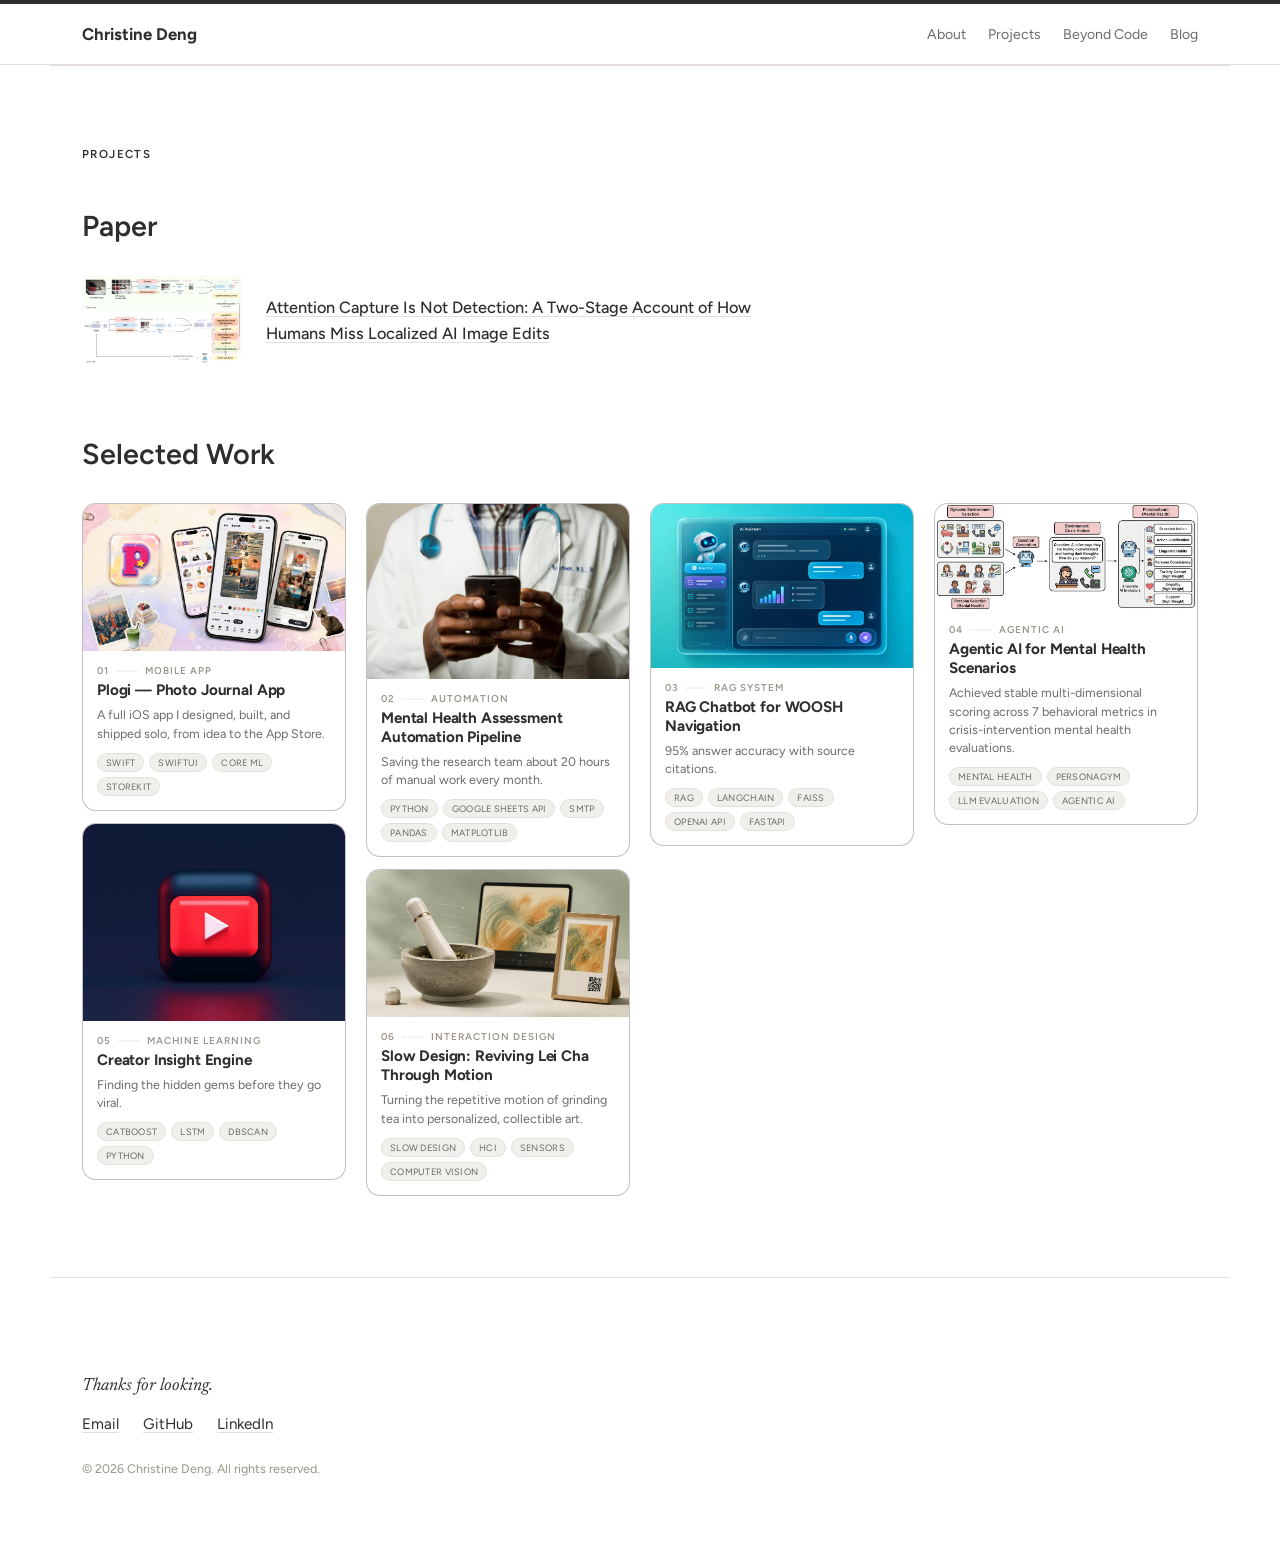
==== commit 99dd7fa6: "Rename Featured Projects heading to Selected Work Co-Authored-By: Claude Sonnet 5 <noreply@anthropic" ====
--- a/projects.html
+++ b/projects.html
@@ -55,7 +55,7 @@
       <!-- Project -->
       <article class="category reveal">
         <div class="category-intro">
-          <span class="category-tag category-tag-lg">Featured Projects</span>
+          <span class="category-tag category-tag-lg">Selected Work</span>
         </div>
 
         <div class="project-grid">
